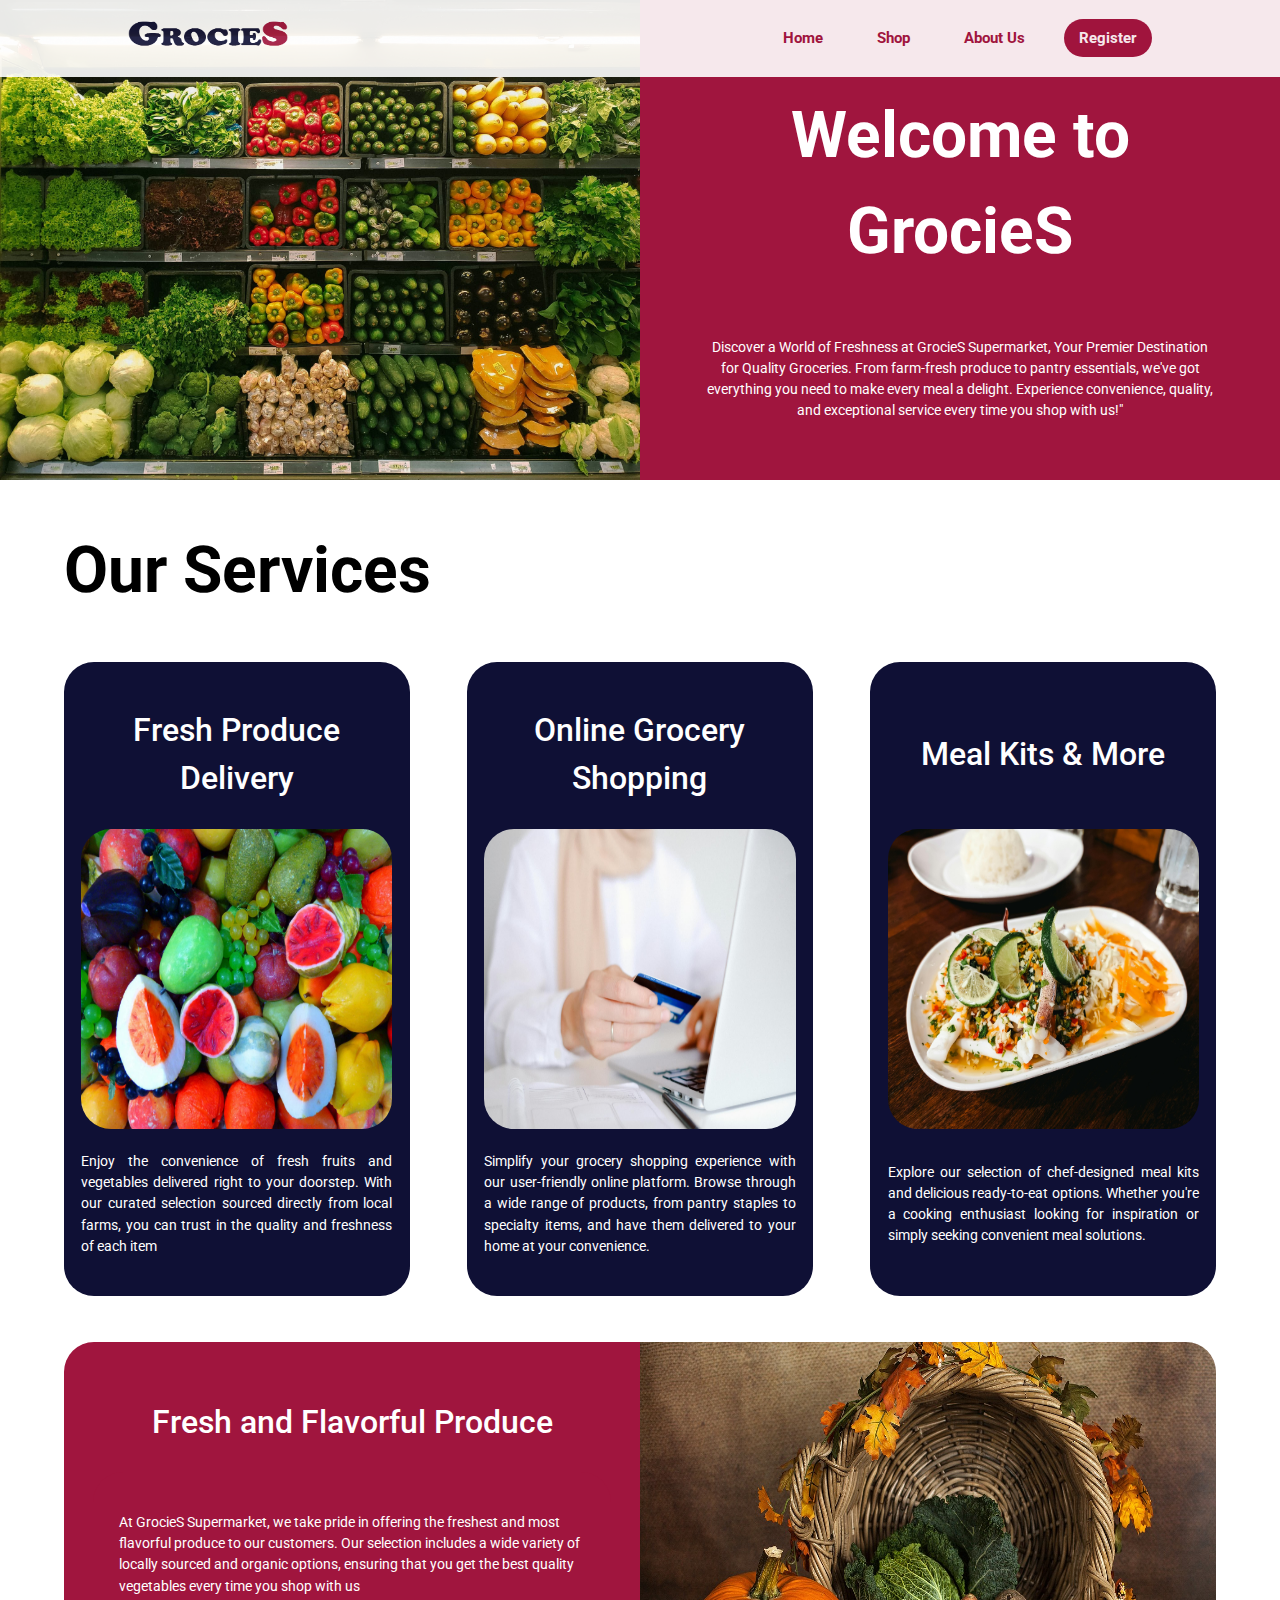
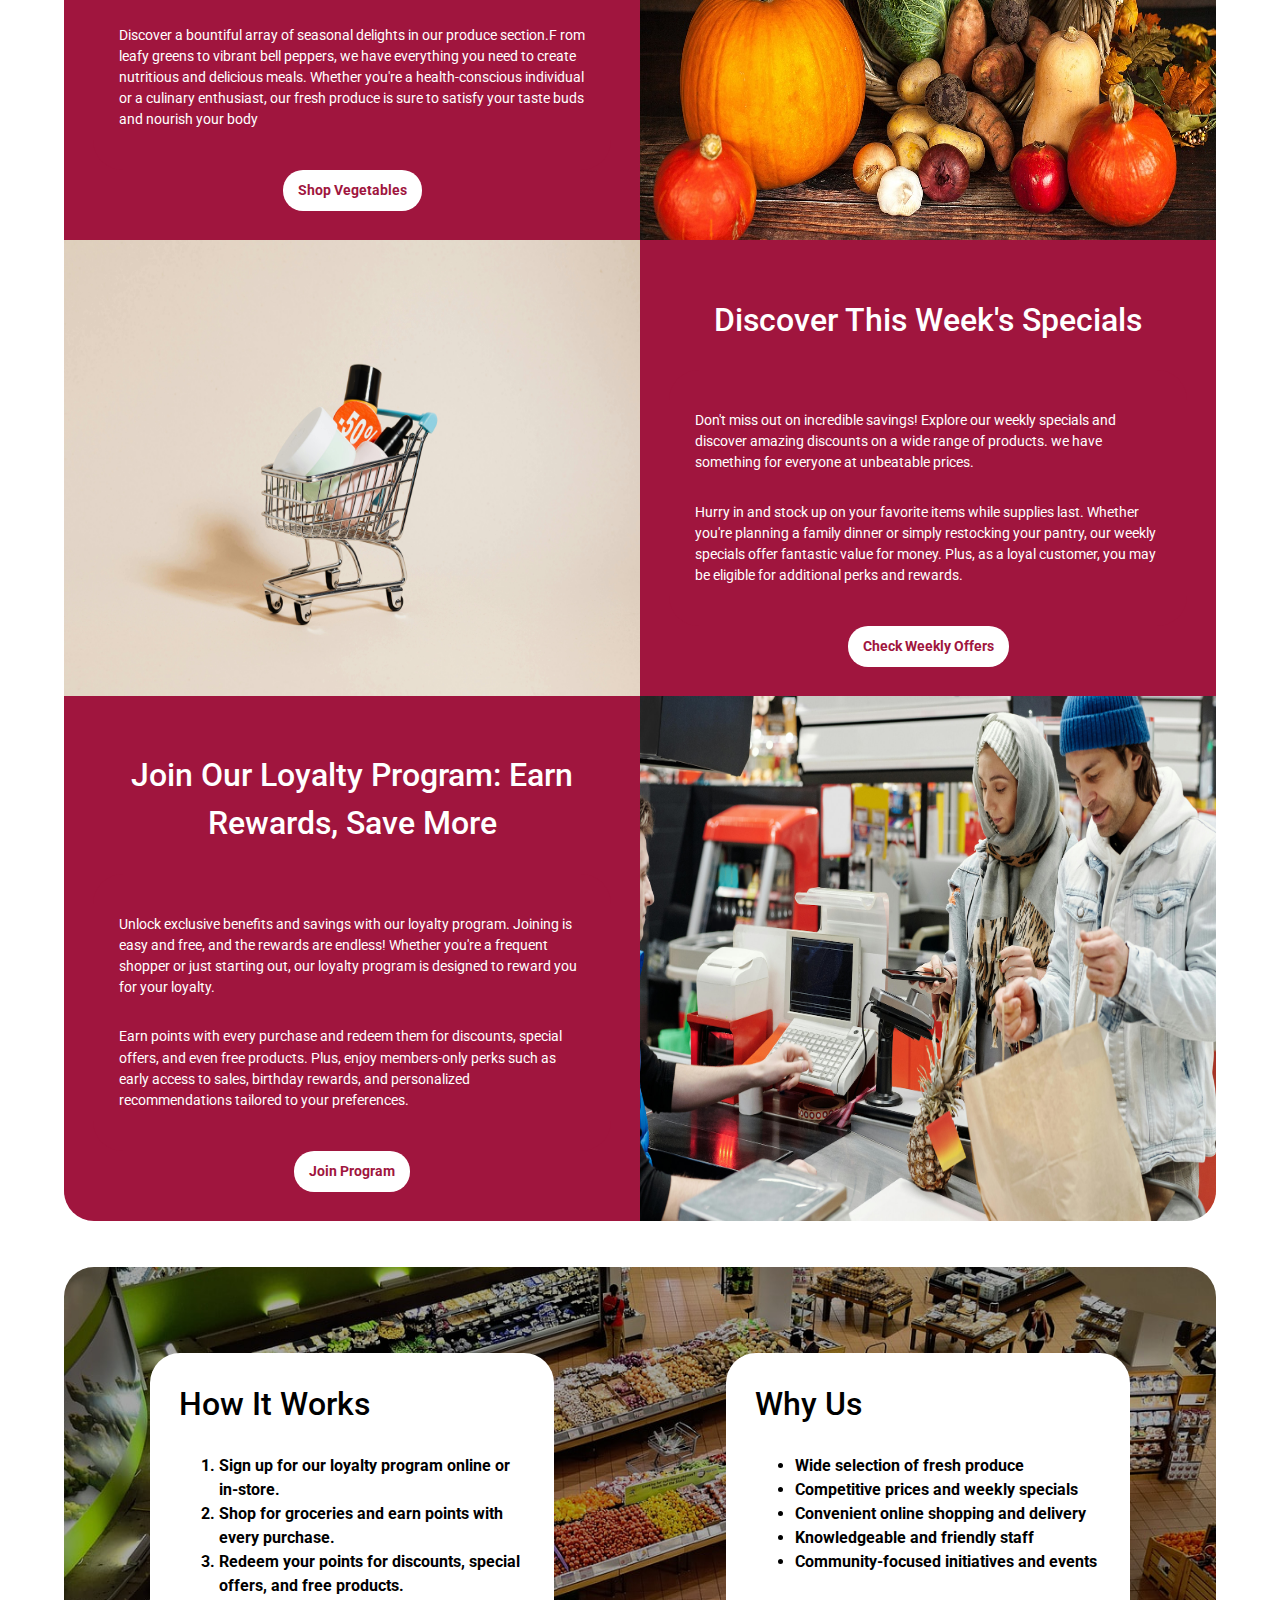
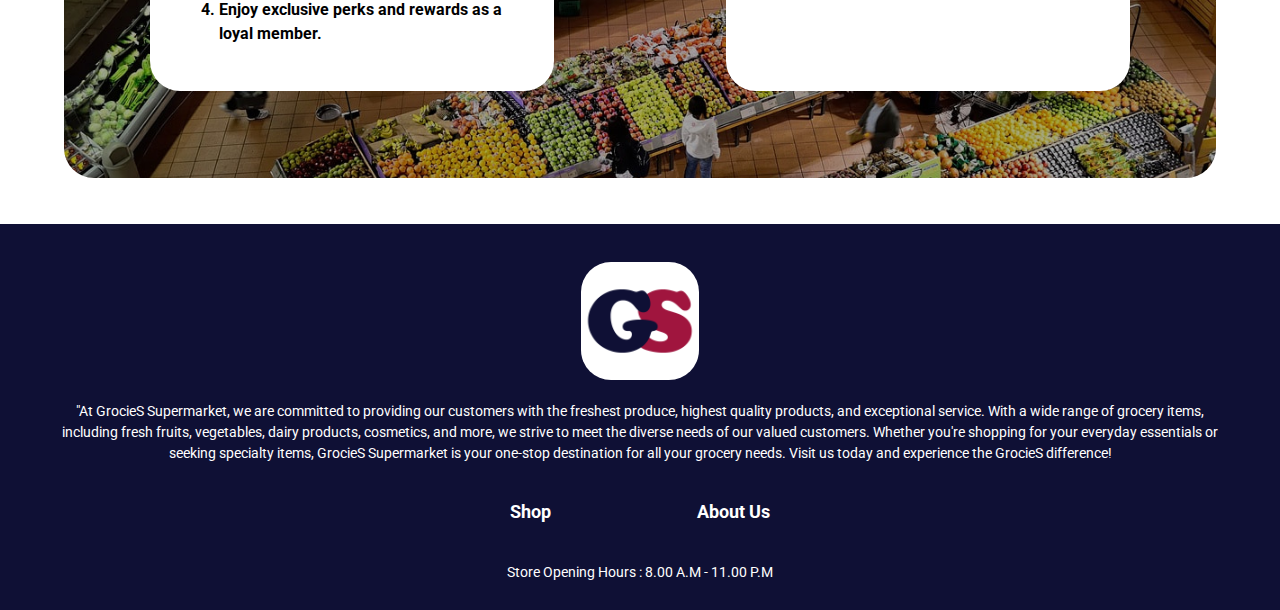
==== index.html @ 87056d7b "Add files via upload" ====
<!DOCTYPE html>
<html lang="en">
<head>
    <meta charset="UTF-8">
    <meta name="viewport" content="width=device-width, initial-scale=1.0">
    <link rel="stylesheet" href="styles\styles.css">
    <link rel="manifest" href="manifest.json">
    <link rel="icon" type="image/x-icon" href="images\icon512_rounded.png">
    
   

    <!--linking google fonts to use -->
    <link rel="preconnect" href="https://fonts.googleapis.com">
    <link rel="preconnect" href="https://fonts.gstatic.com" crossorigin>
    <link href="https://fonts.googleapis.com/css2?family=Open+Sans:ital,wght@0,300..800;1,300..800&family=Roboto:ital,wght@0,100;0,300;0,400;0,500;0,700;0,900;1,100;1,300;1,400;1,500;1,700;1,900&display=swap" rel="stylesheet">


    <title>Home</title>
</head>

<body>
    <header> 
        <section id="header">
            <article>   <!-- 2 logo images are used for responsivenes to change the main logo according to the screen size-->
                <img id="logo1" class="logos" src="images\logo 1.png" alt="first logo" >
                <img id="logo2" class="logos" src="images\logo 2.png" alt="second logo" >
                <img id="logo3" class="logos" src="images\logo 1.png" alt="third logo" >
                
            </article>
            <nav id="nav-desktop">
                <a class="nav-items" href="index.html">Home</a>
                <a class="nav-items" href="shoppage.html">Shop</a>
                <a class="nav-items"href='aboutpage.html'>About Us</a>
                <a class="nav-items" id='register'href='register.html'>Register</a>
                
                
            </nav> 
          
            
        
        </section> 
        
        <section id="hero">
            <img id='hero-img'src="images\hero image.jpg" alt="">
            <article id="hero-article">
                <h1 id="hero-heading">Welcome to GrocieS</h1>
                <p id="hero-description">Discover a World of Freshness at GrocieS Supermarket, Your Premier Destination for Quality Groceries. From farm-fresh produce to pantry essentials, we've got everything you need to make every meal a delight. Experience convenience, quality, and exceptional service every time you shop with us!"</p>
            </article>

        </section>
        <section id="services">
            <h1>Our Services</h1>
            <section>
            <article class="service">
                <h2>Fresh Produce Delivery</h2>
                <img src="images\fresh produce.jpg" alt="">
                <p>Enjoy the convenience of fresh fruits and vegetables delivered right to your doorstep. With our curated selection sourced directly from local farms, you can trust in the quality and freshness of each item</p>

            </article>
            <article class="service">
                <h2>Online Grocery Shopping</h2>
                <img src="images\online grocery shopping.jpg" alt="">
                <p>Simplify your grocery shopping experience with our user-friendly online platform. Browse through a wide range of products, from pantry staples to specialty items, and have them delivered to your home at your convenience.</p>

            </article>
            <article class="service">
                <h2>Meal Kits &  More</h2>
                <img src="images\meal kit.jpg" alt="">
                <p> Explore our selection of chef-designed meal kits and delicious ready-to-eat options. Whether you're a cooking enthusiast looking for inspiration or simply seeking convenient meal solutions.</p>

            </article>
            
            </section>

        </section>



    </header>
    <main>
        

        <section id="details">
            <article>
                <article id="top-left" class="detail-txt">
                    <h2>Fresh and Flavorful Produce</h1>
                    <article id="details-first-article">
                    <p>At GrocieS Supermarket, we take pride in offering the freshest and most flavorful produce to our customers. Our selection includes a wide variety of locally sourced and organic options, ensuring that you get the best quality  vegetables every time you shop with us</p>
                    <p>Discover a bountiful array of seasonal delights in our produce section.F rom leafy greens to vibrant bell peppers, we have everything you need to create nutritious and delicious meals. Whether you're a health-conscious individual or a culinary enthusiast, our fresh produce is sure to satisfy your taste buds and nourish your body</p>
                    </article>
                    <a href="vegetables.html">Shop Vegetables</a>
                </article>
                
                <img class="first-img" src="images\vegetables.jpg" alt="">
                
            </article>


            <article>
                
                    
                <img id='second-img' src="images\discount.jpg" alt="">
                 
                <article  class="detail-txt">
                    <h2>Discover This Week's Specials</h1>
                    <article id="details-second-article">
                        <p>Don't miss out on incredible savings! Explore our weekly specials and discover amazing discounts on a wide range of products. we have something for everyone at unbeatable prices.</p>
                        <p>Hurry in and stock up on your favorite items while supplies last. Whether you're planning a family dinner or simply restocking your pantry, our weekly specials offer fantastic value for money. Plus, as a loyal customer, you may be eligible for additional perks and rewards.</p>
                    </article>
                    <a href="weeklyoffers_page.html">Check Weekly Offers</a>
                </article>
            </article>


            <article>
                <article id="bottom-left" class="detail-txt">
                    <h2>Join Our Loyalty Program: Earn Rewards, Save More</h1>
                    <article id="details-thrid-article">
                        <p>Unlock exclusive benefits and savings with our loyalty program. Joining is easy and free, and the rewards are endless! Whether you're a frequent shopper or just starting out, our loyalty program is designed to reward you for your loyalty.</p>
                        <p>Earn points with every purchase and redeem them for discounts, special offers, and even free products. Plus, enjoy members-only perks such as early access to sales, birthday rewards, and personalized recommendations tailored to your preferences.</p>
                        </article>
                    <a href="register.html">Join Program</a>
                    </article>
                
                    <img class="third-img" src="images\loyalty.jpg" alt="">
                
            </article>


        </section>
        <section id="bottom-texts">
            
            
            <article class="texts">
                <article id="first-article">
                    <h2>How It Works</h2>
                    <p>
                    <ol><b>
                        <li>Sign up for our loyalty program online or in-store.</li>
                        <li>Shop for groceries and earn points with every purchase.</li>
                        <li>Redeem your points for discounts, special offers, and free products.</li>
                        <li>Enjoy exclusive perks and rewards as a loyal member.</li>
                      </ol></b>
                </article>
                <article id="second-article">
                    <h2>Why Us</h2><b>
                        <ul>
                            <li>Wide selection of fresh produce</li>
                            <li>Competitive prices and weekly specials</li>
                            <li>Convenient online shopping and delivery</li>
                            <li>Knowledgeable and friendly staff</li>
                            <li>Community-focused initiatives and events</li>
                          </ul></b>
                </article>
            </article>


        </section>

        






    </main>
    <footer>
        <section id="footer">
            <img src="images\icon512_rounded.png" alt="">
            <p>"At GrocieS Supermarket, we are committed to providing our customers with the freshest produce, highest quality products, and exceptional service. With a wide range of grocery items, including fresh fruits, vegetables, dairy products, cosmetics, and more, we strive to meet the diverse needs of our valued customers. Whether you're shopping for your everyday essentials or seeking specialty items, GrocieS Supermarket is your one-stop destination for all your grocery needs. Visit us today and experience the GrocieS difference!</p>
            <nav>
                <a href="shoppage.html">Shop</a>
                <a href="aboutpage.html">About Us</a>
            </nav>
            <p>Store Opening Hours : 8.00 A.M - 11.00 P.M</p>
        </section>

        <!-- Images on this site are from pixels.com and pixabay.com-->
    </footer>
</body>
</html>
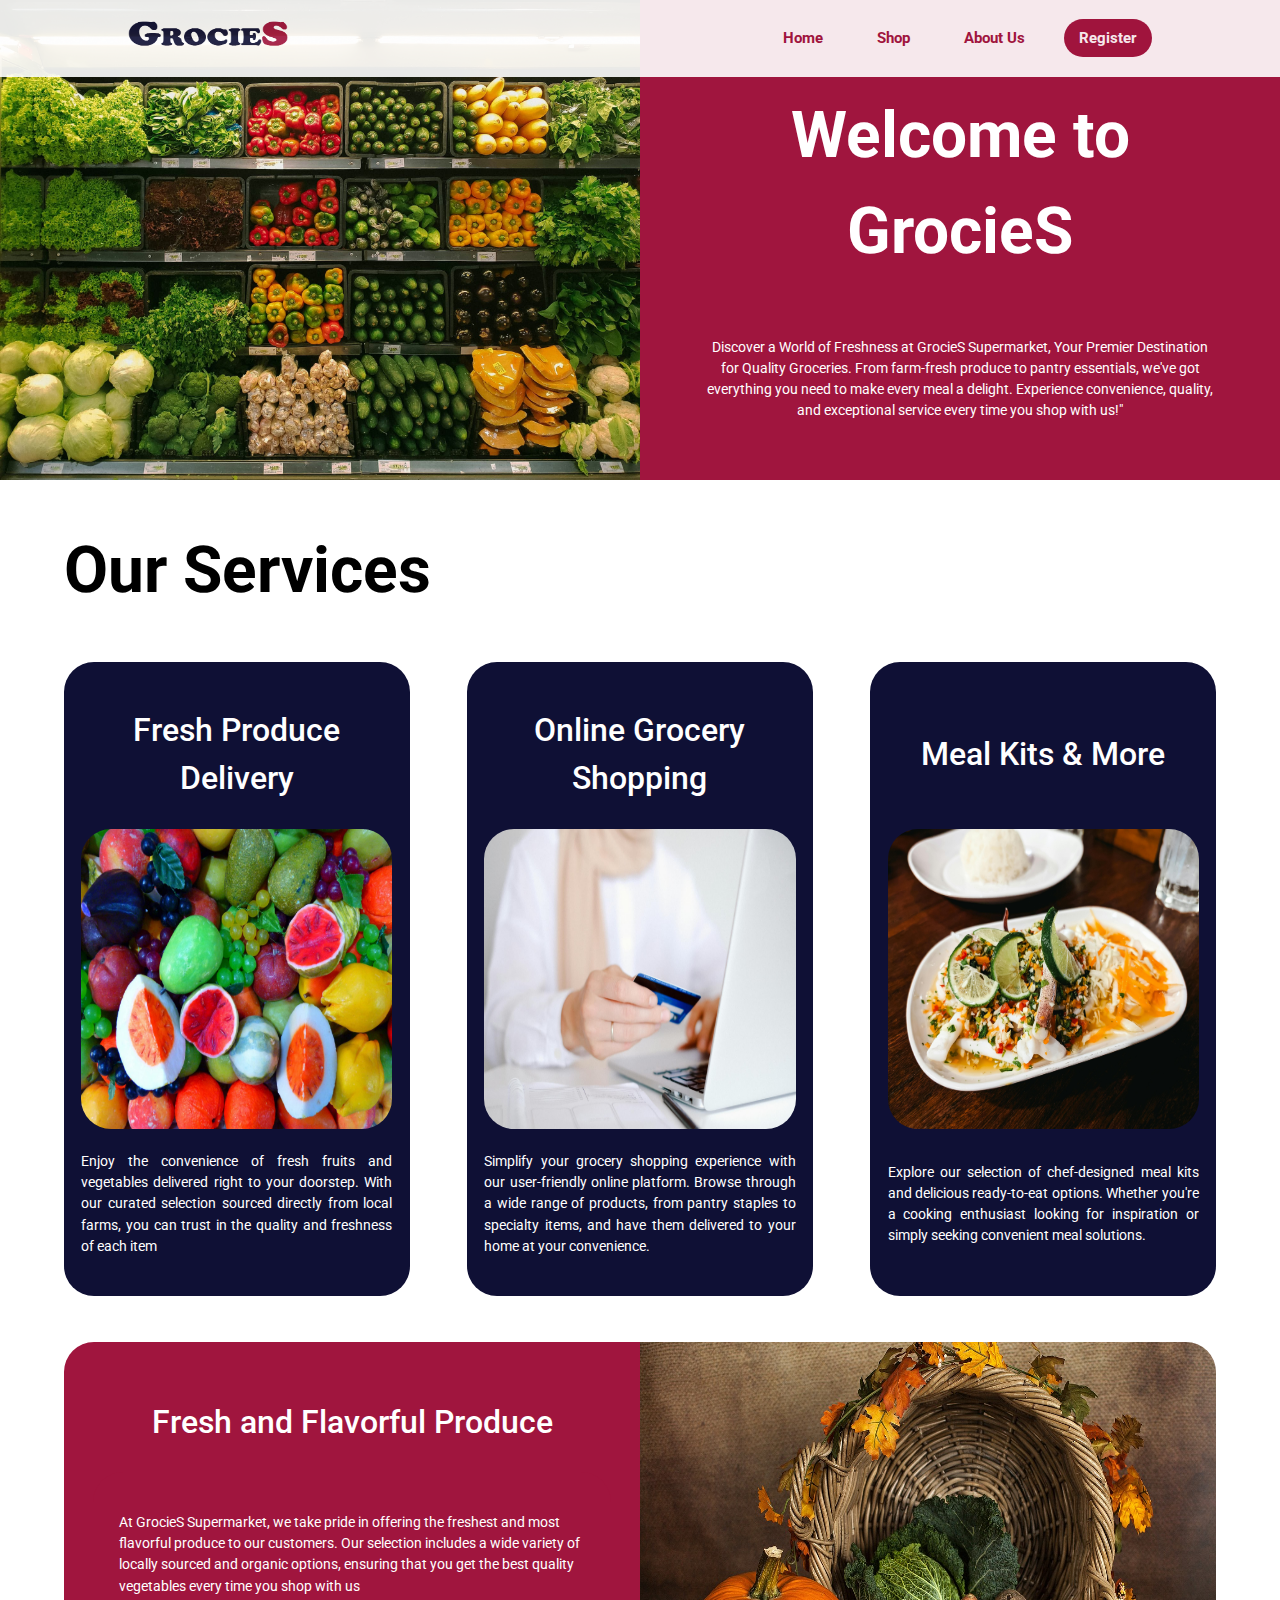
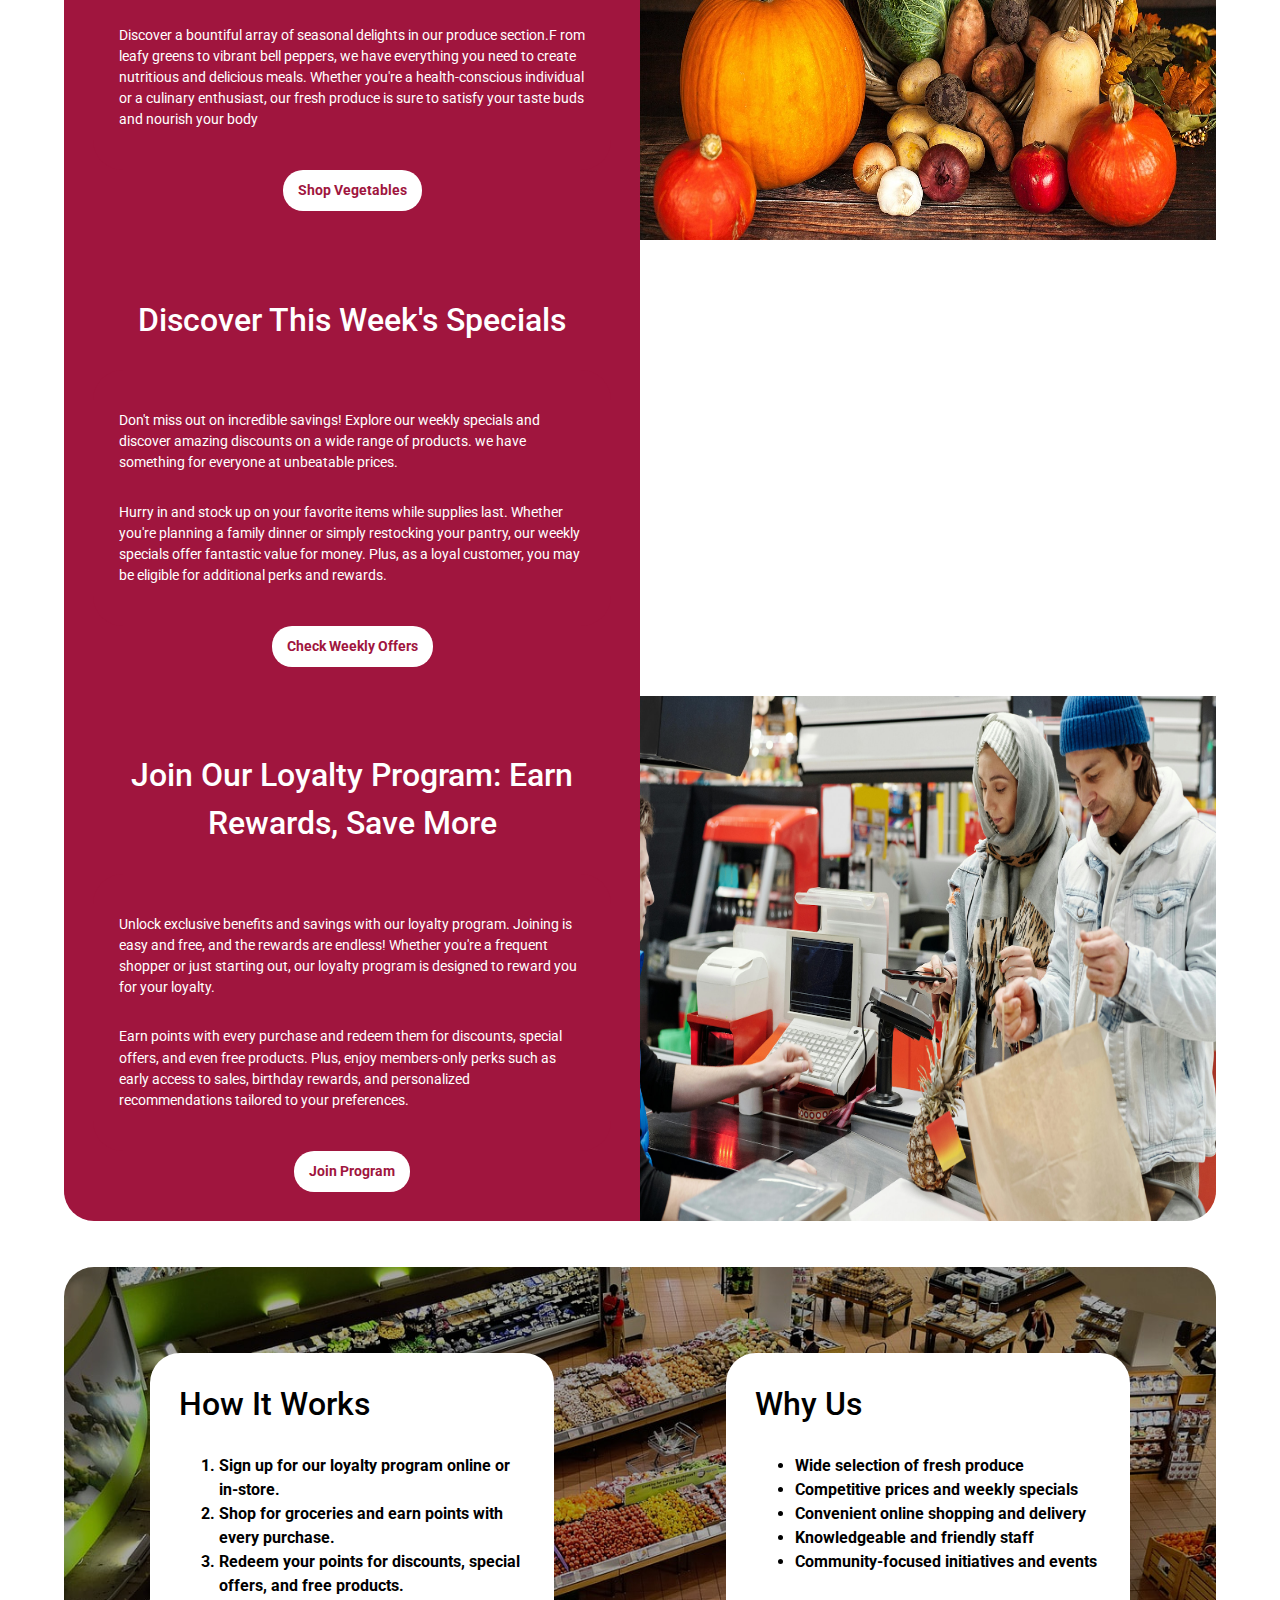
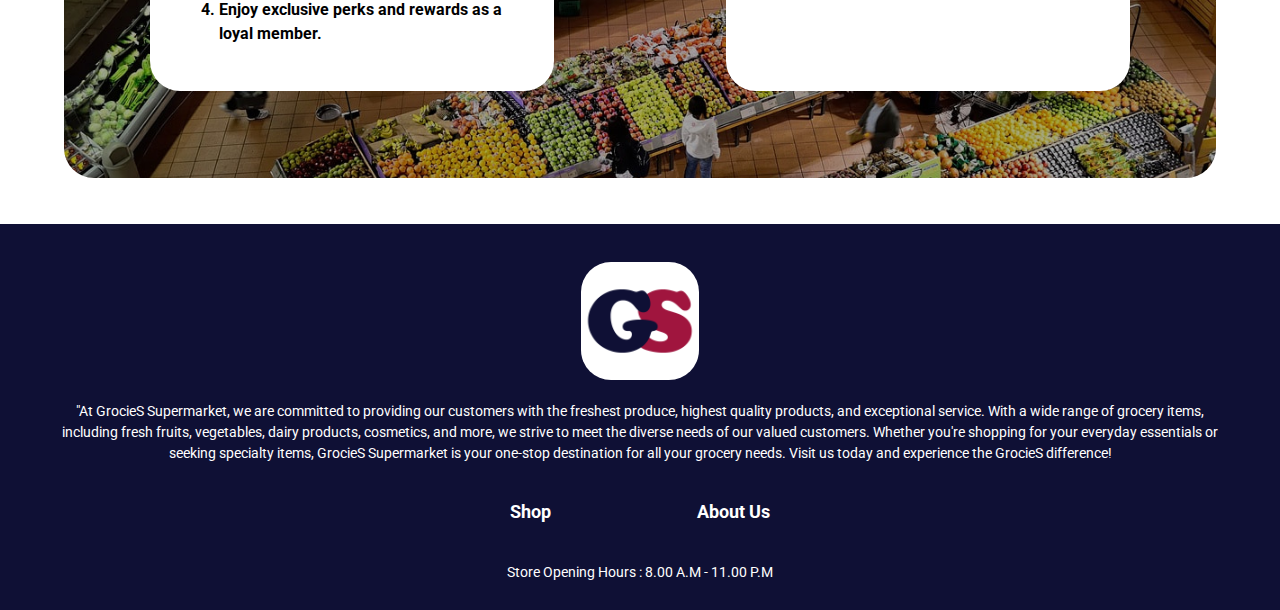
==== commit 49dde547: "first commit" ====
--- a/index.html
+++ b/index.html
@@ -96,7 +96,7 @@
             </article>
 
 
-            <article>
+            <article
                 
                     
                 <img id='second-img' src="images\discount.jpg" alt="">
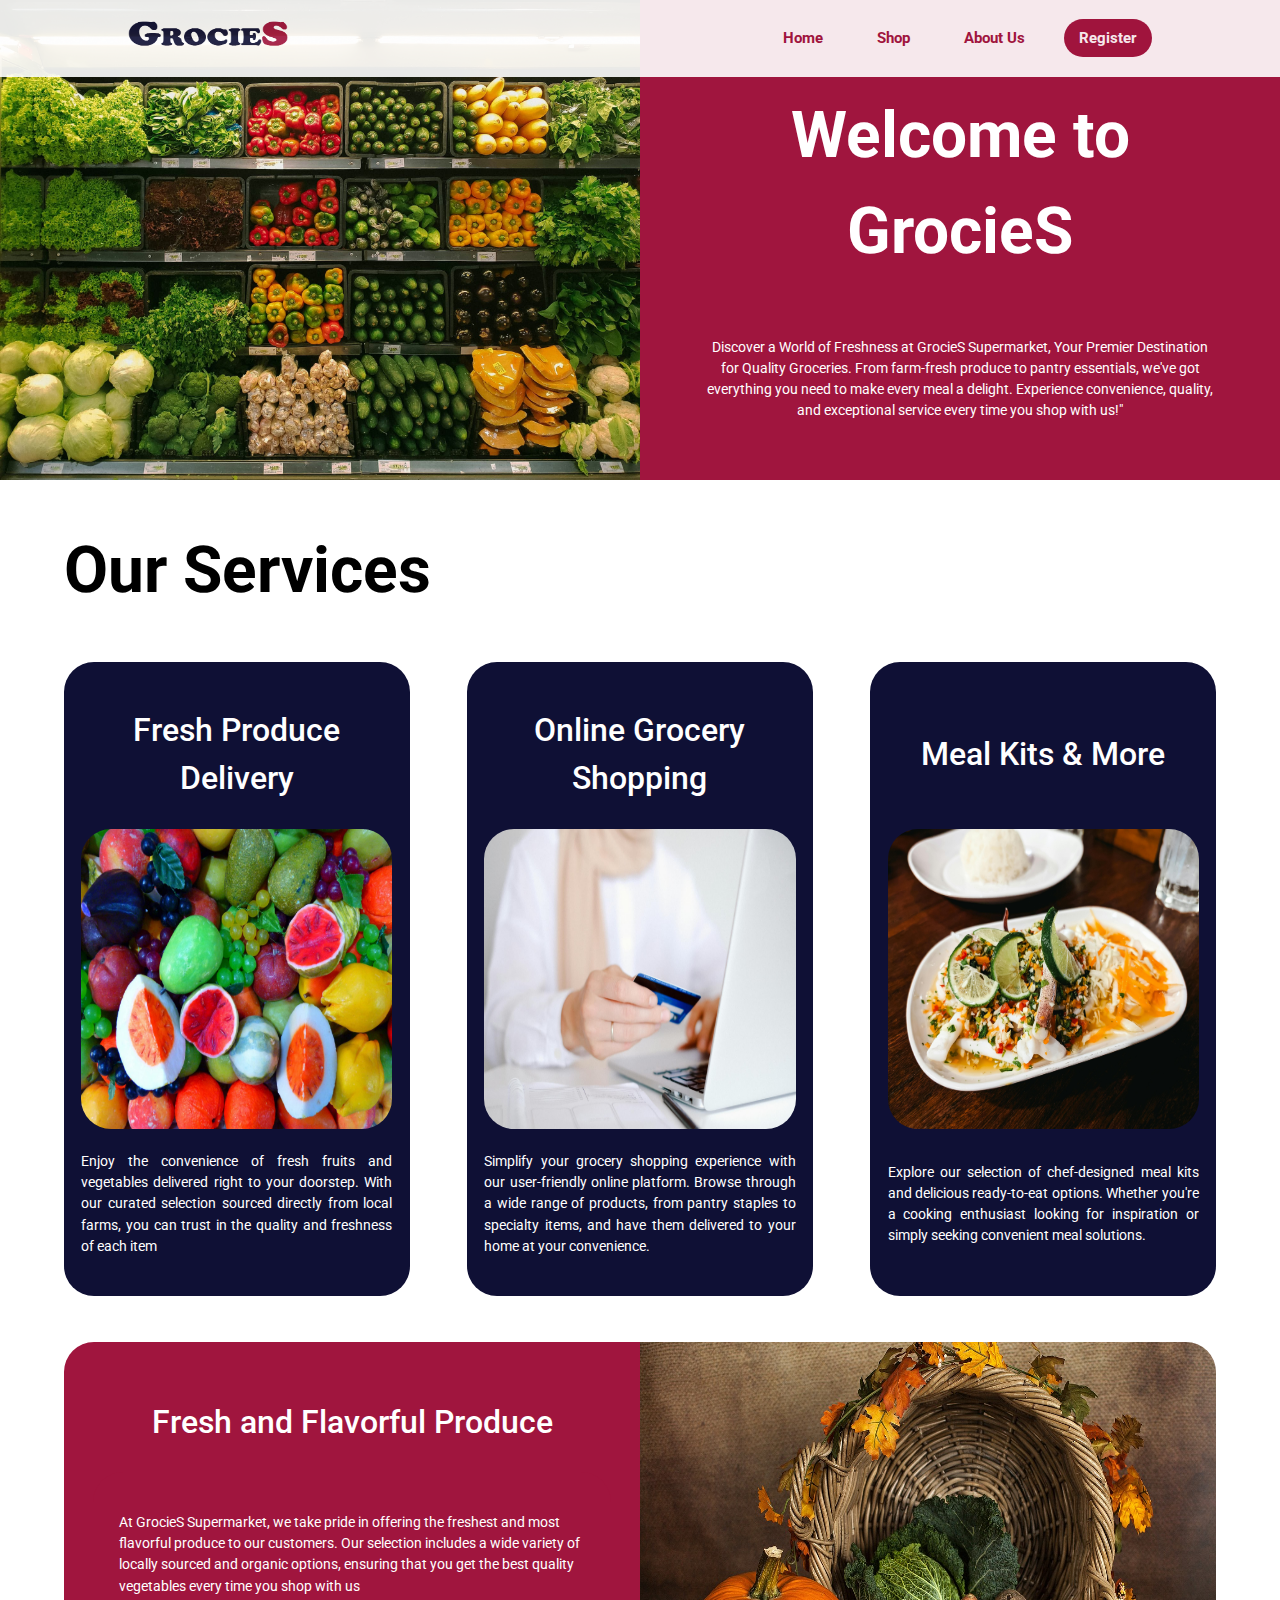
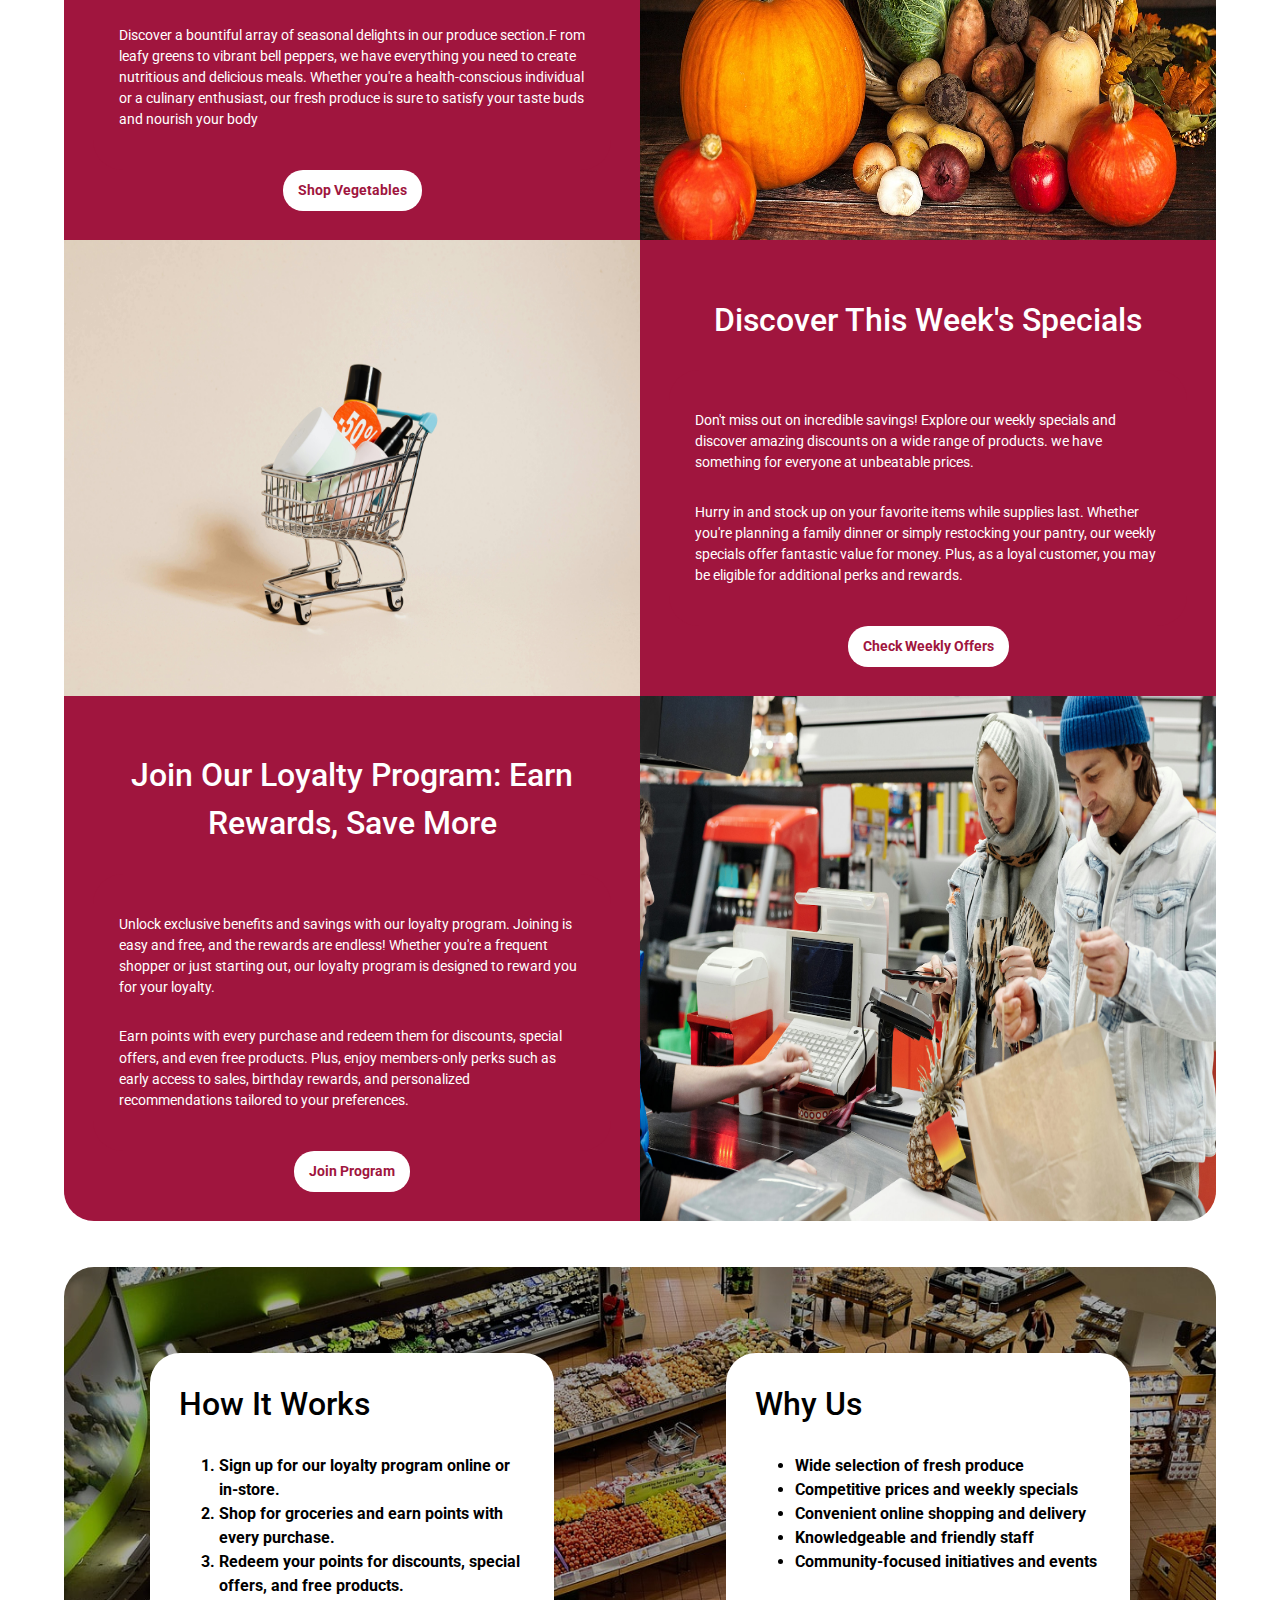
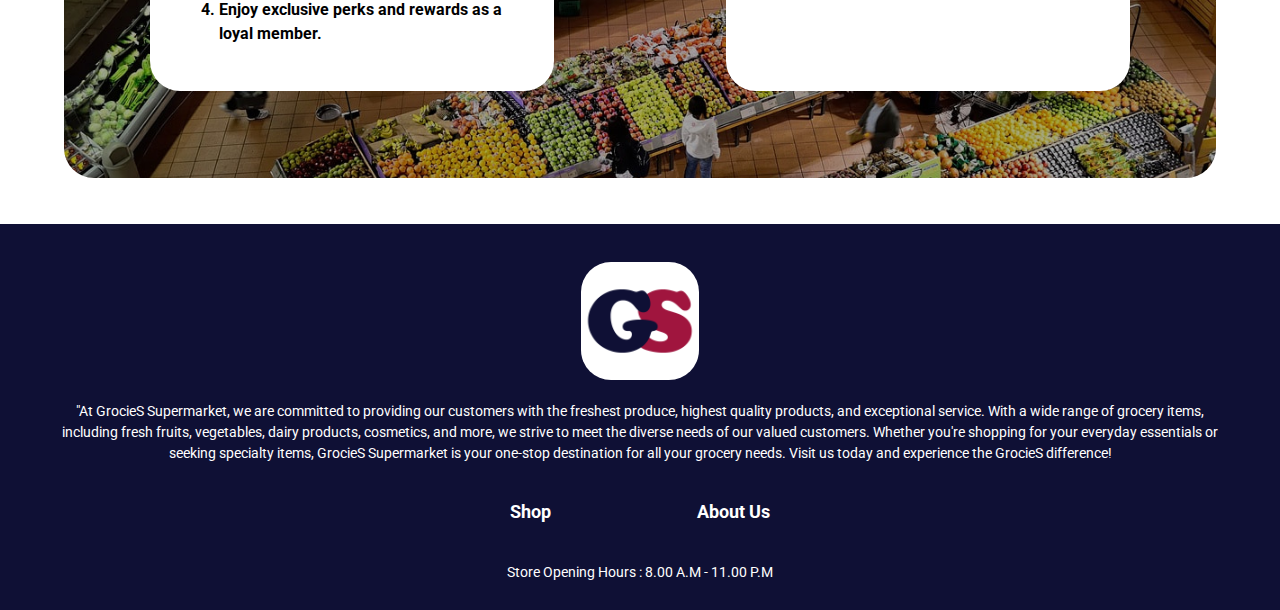
==== commit e1ce83ac: "commit" ====
--- a/index.html
+++ b/index.html
@@ -96,7 +96,7 @@
             </article>
 
 
-            <article
+            <article>
                 
                     
                 <img id='second-img' src="images\discount.jpg" alt="">
